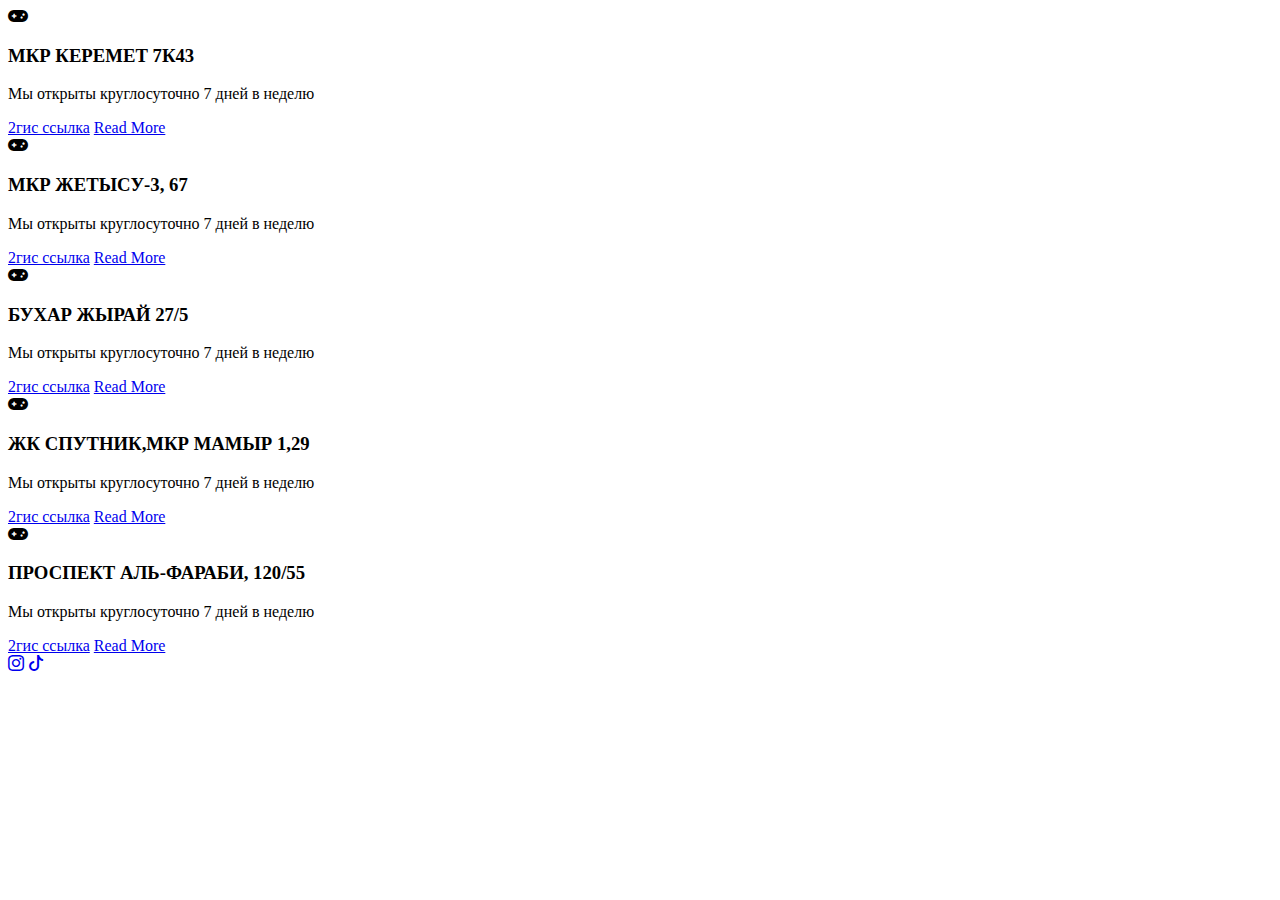
==== index.html @ e0b3dde6 "Add files via upload" ====
<!DOCTYPE html>
<html lang="en">
<head>
    <meta charset="UTF-8">
    <meta name="viewport" content="width=device-width, initial-scale=1.0">
    <link rel="stylesheet" href="https://cdnjs.cloudflare.com/ajax/libs/font-awesome/6.4.2/css/all.min.css">

    <link href="https://cdn.jsdelivr.net/npm/bootstrap-icons@1.7.2/font/bootstrap-icons.css" rel="stylesheet">
    <link rel="icon" href="https://taplink.st/a/0/b/3/4/9f9334.jpg?1">

    <link rel="stylesheet" href="css/home.css">
    <title>Главная страница</title>
</head>
<body>
<!--<h1>Добро пожаловать</h1>-->
<!--<h2>Game ON</h2>-->
<!--<p style="font-family: Arial, sans-serif; font-size: 16px; color: #333333;">В нашем клубе игры не просто хобби, это страсть, это жизнь, это наше призвание. <br><span style="color: #5b98eb;">Мы объединяем в себе силу технологий и душу игроков, создавая уникальное пространство для погружения в мир киберспорта.</span></p>-->
</body>
<section class="container">
    <section class="card__container">
        <div class="card__bx" style="--clr: #89ec5b">
            <div class="card__data">
                <div class="card__icon">
                    <i class="fa-solid fa-gamepad"></i>

                </div>
                <div class="card__content">
                    <h3>МКР КЕРЕМЕТ 7К43</h3>
                    <p>Мы открыты круглосуточно 7 дней в неделю</p>
                    <a href="https://2gis.kz/almaty/geo/70000001046406244">2гис ссылка</a>

                    <a href="2page2.html">Read More</a>
                </div>
            </div>
        </div>
        <div class="card__bx" style="--clr: #eb5ae5">
            <div class="card__data">
                <div class="card__icon">
                    <i class="fa-solid fa-gamepad"></i>
                </div>
                <div class="card__content">
                    <h3>МКР ЖЕТЫСУ-3, 67</h3>
                    <p>Мы открыты круглосуточно 7 дней в неделю</p>
                    <a href="https://2gis.kz/almaty/geo/70000001035253320">2гис ссылка</a>

                    <a href="2page.html">Read More</a>
                </div>
            </div>
        </div>
        <div class="card__bx" style="--clr: #5b98eb">
            <div class="card__data">
                <div class="card__icon">
                    <i class="fa-solid fa-gamepad"></i>
                </div>
                <div class="card__content">
                    <h3>БУХАР ЖЫРАЙ 27/5</h3>
                    <p>Мы открыты круглосуточно 7 дней в неделю</p>
                    <a href="https://2gis.kz/almaty/geo/70000001066425577">2гис ссылка</a>

                    <a href="#">Read More</a>
                </div>
            </div>
        </div>
        <div class="card__bx" style="--clr: #eb5b5b">
            <div class="card__data">
                <div class="card__icon">
                    <i class="fa-solid fa-gamepad"></i>
                </div>
                <div class="card__content">
                    <h3>ЖК СПУТНИК,МКР МАМЫР 1,29</h3>
                    <p>Мы открыты круглосуточно 7 дней в неделю</p>
                    <a href="https://2gis.kz/almaty/geo/70000001066425577">2гис ссылка</a>

                    <a href="3page.html">Read More</a>
                </div>
            </div>
        </div>
        <div class="card__bx" style="--clr: #ebbd5b">
            <div class="card__data">
                <div class="card__icon">
                    <i class="fa-solid fa-gamepad"></i>
                </div>
                <div class="card__content">
                    <h3>ПРОСПЕКТ АЛЬ-ФАРАБИ, 120/55</h3>
                    <p>Мы открыты круглосуточно 7 дней в неделю</p>
                    <a href="https://2gis.kz/almaty/geo/70000001088457455">2гис ссылка</a>

                    <a href="../resources/templates/3page.html">Read More</a>
                </div>
            </div>
        </div>

        <footer class="footer">
            <div class="social">
                <a href="https://www.instagram.com/game_on_club/"><i class="bi bi-instagram"></i></a>
                <a href="https://www.tiktok.com/@game_on_kz?_t=8fNjAPLwWXd&_r=1"><i class="bi bi-tiktok"></i></a>
            </div>
        </footer>

    </section>

</section>
</html>
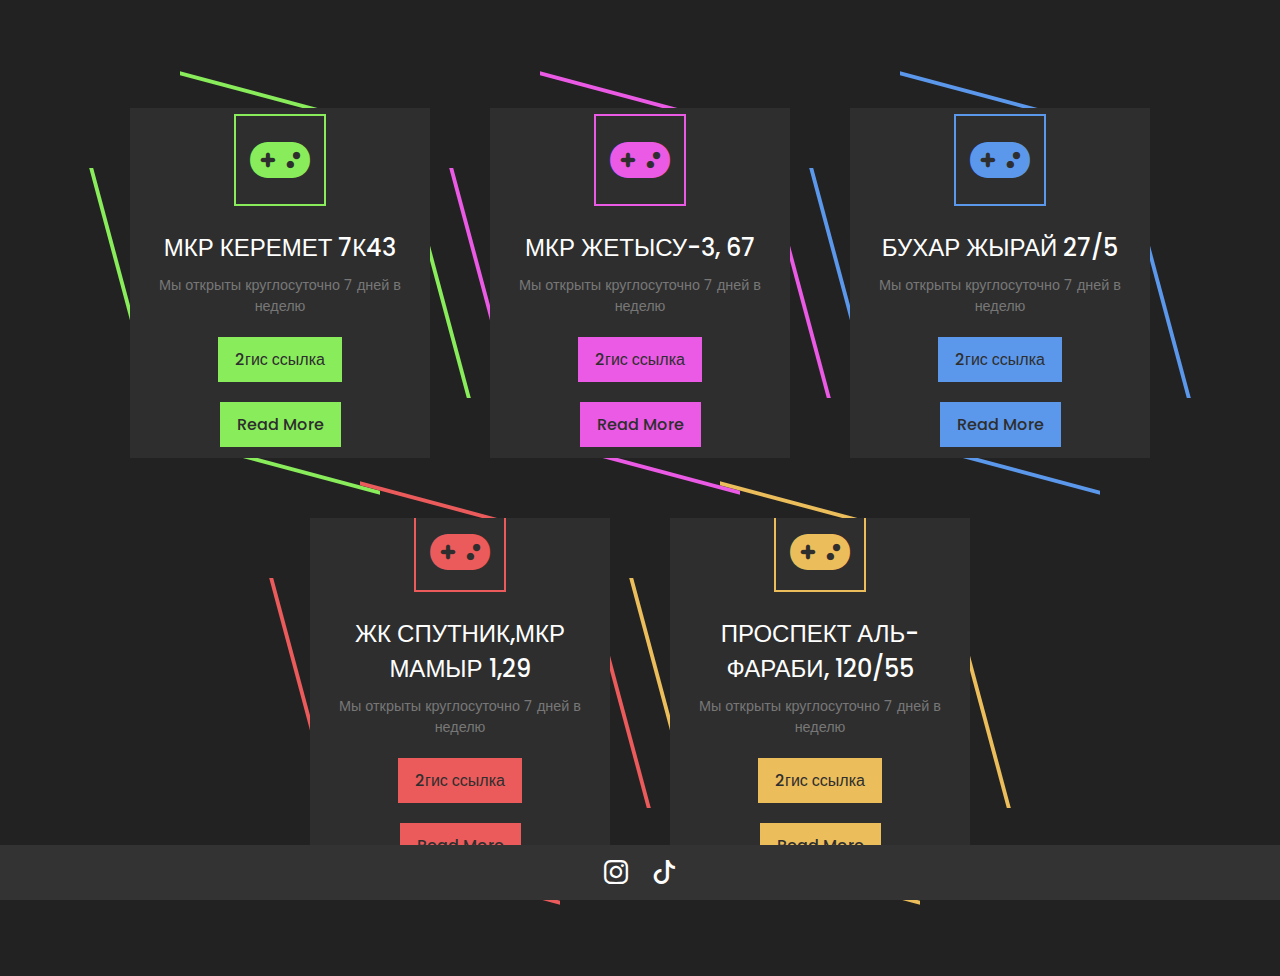
==== commit eac58153: "Update index.html" ====
--- a/index.html
+++ b/index.html
@@ -8,7 +8,7 @@
     <link href="https://cdn.jsdelivr.net/npm/bootstrap-icons@1.7.2/font/bootstrap-icons.css" rel="stylesheet">
     <link rel="icon" href="https://taplink.st/a/0/b/3/4/9f9334.jpg?1">
 
-    <link rel="stylesheet" href="css/home.css">
+    <link rel="stylesheet" href="home.css">
     <title>Главная страница</title>
 </head>
 <body>
@@ -100,4 +100,4 @@
     </section>
 
 </section>
-</html>+</html>
--- a/home.css
+++ b/home.css
@@ -0,0 +1,203 @@
+@import url("https://fonts.googleapis.com/css2?family=Poppins:wght@400;500;700&display=swap");
+
+/*==================== VARIABLES CSS ====================*/
+:root {
+    /*========== Colors ==========*/
+    --text-color: #000000;
+    --bg-color: #222222;
+
+    /*========== Font and typography ==========*/
+    --body-font: "Poppins", sans-serif;
+    --normal-font-size: 0.938rem;
+}
+
+@media screen and (min-width: 968px) {
+    :root {
+        --normal-font-size: 1rem;
+    }
+}
+
+/*==================== BASE ====================*/
+*,
+*:after,
+*:before {
+    padding: 0;
+    margin: 0;
+    box-sizing: border-box;
+}
+
+body {
+    font-size: var(--normal-font-size);
+    background-color: var(--bg-color);
+    color: var(--text-color);
+    font-weight: 400;
+    font-family: var(--body-font);
+    transition: all 0.2s ease;
+}
+
+/*==================== REUSABLE CSS CLASSES ====================*/
+.container {
+    max-width: 1140px;
+    width: 100%;
+    margin: 0 auto;
+    padding: 3rem 0;
+    min-height: 100vh;
+    display: grid;
+    place-items: center;
+}
+
+/*==================== SERVICE CARD ====================*/
+.card__container {
+    display: flex;
+    flex-wrap: wrap;
+    gap: 60px;
+    justify-content: center;
+    width: 100%;
+    max-width: 90%;
+    margin: auto;
+    padding: 60px 0;
+}
+.card__bx {
+    --dark-color: #2e2e2e;
+    --dark-alt-color: #777777;
+    --white-color: #ffffff;
+    --button-color: #333333;
+    --transition: 0.5s ease-in-out;
+
+    font-family: inherit;
+    height: 350px;
+    width: 300px;
+    position: relative;
+    display: flex;
+    justify-content: center;
+    align-items: center;
+    background: var(--dark-color);
+    transition: var(--transition);
+}
+.card__bx::before,
+.card__bx::after {
+    content: "";
+    position: absolute;
+    z-index: -1;
+    transition: var(--transition);
+}
+.card__bx::before {
+    inset: -10px 50px;
+    border-top: 4px solid var(--clr);
+    transform: skewY(15deg);
+    border-bottom: 4px solid var(--clr);
+}
+.card__bx:hover::before {
+    inset: -10px 40px;
+    transform: skewY(0deg);
+}
+.card__bx::after {
+    inset: 60px -10px;
+    border-left: 4px solid var(--clr);
+    transform: skew(15deg);
+    border-right: 4px solid var(--clr);
+}
+.card__bx:hover::after {
+    inset: 40px -10px;
+    transform: skew(0deg);
+}
+.card__bx .card__data {
+    position: relative;
+    display: flex;
+    justify-content: center;
+    align-items: center;
+    flex-direction: column;
+    gap: 30px;
+    text-align: center;
+    padding: 0 20px;
+    height: 100%;
+    width: 100%;
+    overflow: hidden;
+}
+.card__bx .card__data .card__icon {
+    height: 80px;
+    width: 80px;
+    display: flex;
+    justify-content: center;
+    align-items: center;
+    font-size: 3rem;
+    color: var(--text-color);
+    background-color: var(--dark-color);
+    transition: var(--transition);
+}
+.card__bx .card__data .card__icon {
+    color: var(--clr);
+    box-shadow: 0 0 0 4px var(--dark-color), 0 0 0 6px var(--clr);
+}
+.card__bx:hover .card__data .card__icon {
+    color: var(--dark-color);
+    background-color: var(--clr);
+    box-shadow: 0 0 0 4px var(--dark-color), 0 0 0 300px var(--clr);
+}
+.card__bx .card__data .card__content {
+    display: flex;
+    justify-content: center;
+    align-items: center;
+    flex-direction: column;
+    gap: 10px;
+}
+.card__bx .card__data h3 {
+    font-size: 1.5rem;
+    font-weight: 500;
+    color: var(--white-color);
+    transition: var(--transition);
+}
+.card__bx:hover .card__data h3 {
+    color: var(--dark-color);
+    transition: var(--transition);
+}
+.card__bx .card__data p {
+    font-size: 0.9rem;
+    color: var(--dark-alt-color);
+    transition: var(--transition);
+}
+.card__bx:hover .card__data p {
+    color: var(--dark-color);
+    transition: var(--transition);
+}
+.card__bx .card__data a {
+    position: relative;
+    display: inline-flex;
+    padding: 8px 15px;
+    text-decoration: none;
+    font-weight: 500;
+    margin-top: 10px;
+    border: 2px solid var(--clr);
+    color: var(--dark-color);
+    background-color: var(--clr);
+    transition: var(--transition);
+}
+.card__bx:hover .card__data a {
+    color: var(--clr);
+    background-color: var(--dark-color);
+}
+.card__bx:hover .card__data a:hover {
+    border-color: var(--dark-color);
+    color: var(--dark-color);
+    background-color: var(--clr);
+}
+
+.footer {
+    position: fixed;
+    bottom: 0;
+    left: 0;
+    width: 100%;
+    background-color: #333; /* Цвет фона вашего футера */
+    padding: 10px 0; /* Отступы внутри футера */
+    text-align: center; /* Выравнивание содержимого по центру */
+}
+
+.social a {
+    color: #fff; /* Цвет иконок */
+    margin: 0 10px; /* Отступы между иконками */
+    font-size: 24px; /* Размер иконок */
+}
+
+.social a:hover {
+    color: #ffd700; /* Цвет иконок при наведении */
+}
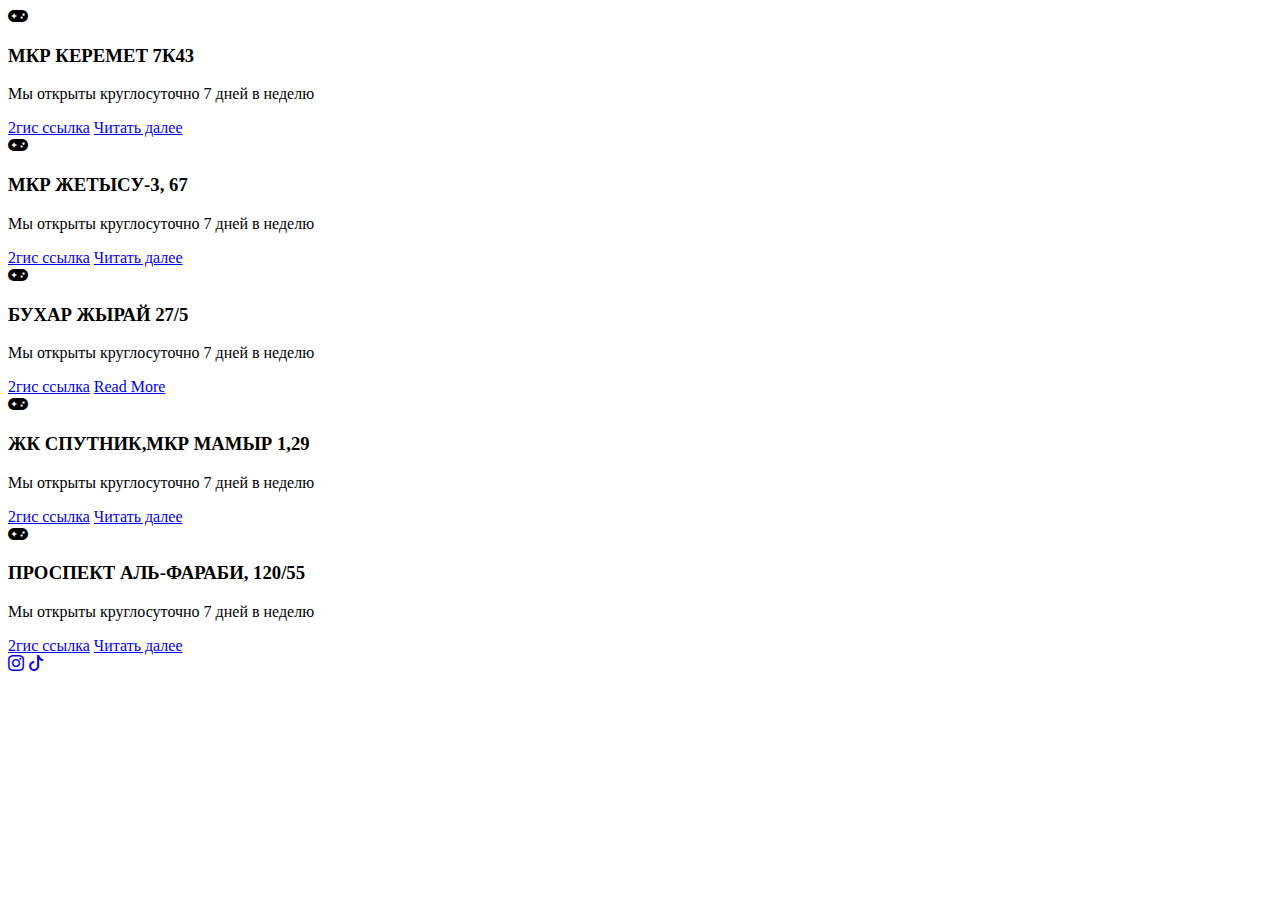
==== commit 7e4ce8d5: "Update index.html" ====
--- a/index.html
+++ b/index.html
@@ -8,7 +8,7 @@
     <link href="https://cdn.jsdelivr.net/npm/bootstrap-icons@1.7.2/font/bootstrap-icons.css" rel="stylesheet">
     <link rel="icon" href="https://taplink.st/a/0/b/3/4/9f9334.jpg?1">
 
-    <link rel="stylesheet" href="home.css">
+    <link rel="stylesheet" href="css/home.css">
     <title>Главная страница</title>
 </head>
 <body>
@@ -29,7 +29,7 @@
                     <p>Мы открыты круглосуточно 7 дней в неделю</p>
                     <a href="https://2gis.kz/almaty/geo/70000001046406244">2гис ссылка</a>
 
-                    <a href="2page2.html">Read More</a>
+                    <a href="2page2.html">Читать далее</a>
                 </div>
             </div>
         </div>
@@ -43,7 +43,7 @@
                     <p>Мы открыты круглосуточно 7 дней в неделю</p>
                     <a href="https://2gis.kz/almaty/geo/70000001035253320">2гис ссылка</a>
 
-                    <a href="2page.html">Read More</a>
+                    <a href="2page2.html">Читать далее</a>
                 </div>
             </div>
         </div>
@@ -57,7 +57,7 @@
                     <p>Мы открыты круглосуточно 7 дней в неделю</p>
                     <a href="https://2gis.kz/almaty/geo/70000001066425577">2гис ссылка</a>
 
-                    <a href="#">Read More</a>
+                    <a href="2page2.html">Read More</a>
                 </div>
             </div>
         </div>
@@ -71,7 +71,7 @@
                     <p>Мы открыты круглосуточно 7 дней в неделю</p>
                     <a href="https://2gis.kz/almaty/geo/70000001066425577">2гис ссылка</a>
 
-                    <a href="3page.html">Read More</a>
+                    <a href="2page2.html">Читать далее</a>
                 </div>
             </div>
         </div>
@@ -85,7 +85,7 @@
                     <p>Мы открыты круглосуточно 7 дней в неделю</p>
                     <a href="https://2gis.kz/almaty/geo/70000001088457455">2гис ссылка</a>
 
-                    <a href="../resources/templates/3page.html">Read More</a>
+                    <a href="2page2.html">Читать далее</a>
                 </div>
             </div>
         </div>
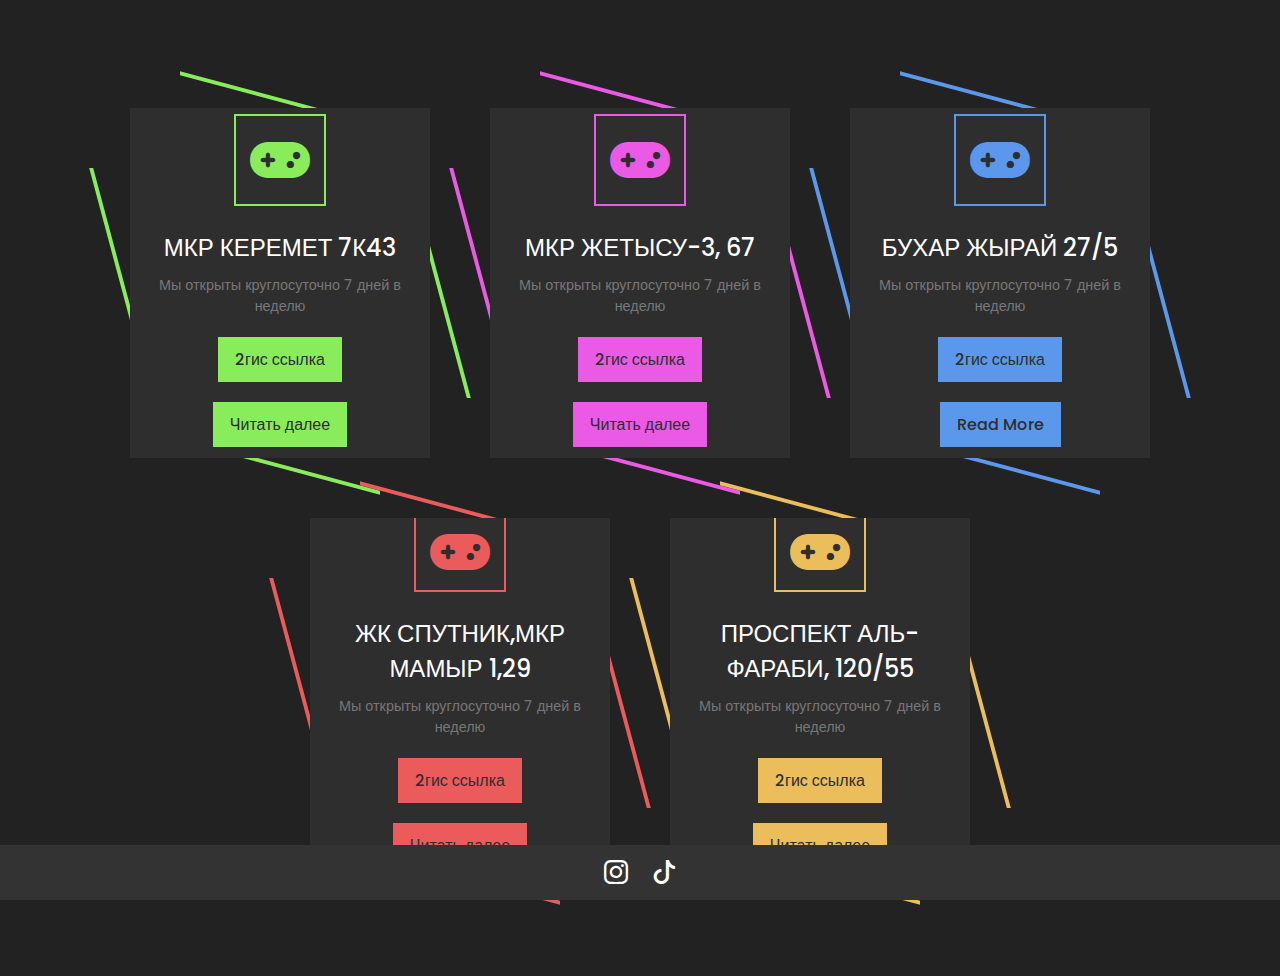
==== commit 7f401b75: "Update index.html" ====
--- a/index.html
+++ b/index.html
@@ -8,7 +8,7 @@
     <link href="https://cdn.jsdelivr.net/npm/bootstrap-icons@1.7.2/font/bootstrap-icons.css" rel="stylesheet">
     <link rel="icon" href="https://taplink.st/a/0/b/3/4/9f9334.jpg?1">
 
-    <link rel="stylesheet" href="css/home.css">
+    <link rel="stylesheet" href="home.css">
     <title>Главная страница</title>
 </head>
 <body>
--- a/home.css
+++ b/home.css
@@ -0,0 +1,203 @@
+@import url("https://fonts.googleapis.com/css2?family=Poppins:wght@400;500;700&display=swap");
+
+/*==================== VARIABLES CSS ====================*/
+:root {
+    /*========== Colors ==========*/
+    --text-color: #000000;
+    --bg-color: #222222;
+
+    /*========== Font and typography ==========*/
+    --body-font: "Poppins", sans-serif;
+    --normal-font-size: 0.938rem;
+}
+
+@media screen and (min-width: 968px) {
+    :root {
+        --normal-font-size: 1rem;
+    }
+}
+
+/*==================== BASE ====================*/
+*,
+*:after,
+*:before {
+    padding: 0;
+    margin: 0;
+    box-sizing: border-box;
+}
+
+body {
+    font-size: var(--normal-font-size);
+    background-color: var(--bg-color);
+    color: var(--text-color);
+    font-weight: 400;
+    font-family: var(--body-font);
+    transition: all 0.2s ease;
+}
+
+/*==================== REUSABLE CSS CLASSES ====================*/
+.container {
+    max-width: 1140px;
+    width: 100%;
+    margin: 0 auto;
+    padding: 3rem 0;
+    min-height: 100vh;
+    display: grid;
+    place-items: center;
+}
+
+/*==================== SERVICE CARD ====================*/
+.card__container {
+    display: flex;
+    flex-wrap: wrap;
+    gap: 60px;
+    justify-content: center;
+    width: 100%;
+    max-width: 90%;
+    margin: auto;
+    padding: 60px 0;
+}
+.card__bx {
+    --dark-color: #2e2e2e;
+    --dark-alt-color: #777777;
+    --white-color: #ffffff;
+    --button-color: #333333;
+    --transition: 0.5s ease-in-out;
+
+    font-family: inherit;
+    height: 350px;
+    width: 300px;
+    position: relative;
+    display: flex;
+    justify-content: center;
+    align-items: center;
+    background: var(--dark-color);
+    transition: var(--transition);
+}
+.card__bx::before,
+.card__bx::after {
+    content: "";
+    position: absolute;
+    z-index: -1;
+    transition: var(--transition);
+}
+.card__bx::before {
+    inset: -10px 50px;
+    border-top: 4px solid var(--clr);
+    transform: skewY(15deg);
+    border-bottom: 4px solid var(--clr);
+}
+.card__bx:hover::before {
+    inset: -10px 40px;
+    transform: skewY(0deg);
+}
+.card__bx::after {
+    inset: 60px -10px;
+    border-left: 4px solid var(--clr);
+    transform: skew(15deg);
+    border-right: 4px solid var(--clr);
+}
+.card__bx:hover::after {
+    inset: 40px -10px;
+    transform: skew(0deg);
+}
+.card__bx .card__data {
+    position: relative;
+    display: flex;
+    justify-content: center;
+    align-items: center;
+    flex-direction: column;
+    gap: 30px;
+    text-align: center;
+    padding: 0 20px;
+    height: 100%;
+    width: 100%;
+    overflow: hidden;
+}
+.card__bx .card__data .card__icon {
+    height: 80px;
+    width: 80px;
+    display: flex;
+    justify-content: center;
+    align-items: center;
+    font-size: 3rem;
+    color: var(--text-color);
+    background-color: var(--dark-color);
+    transition: var(--transition);
+}
+.card__bx .card__data .card__icon {
+    color: var(--clr);
+    box-shadow: 0 0 0 4px var(--dark-color), 0 0 0 6px var(--clr);
+}
+.card__bx:hover .card__data .card__icon {
+    color: var(--dark-color);
+    background-color: var(--clr);
+    box-shadow: 0 0 0 4px var(--dark-color), 0 0 0 300px var(--clr);
+}
+.card__bx .card__data .card__content {
+    display: flex;
+    justify-content: center;
+    align-items: center;
+    flex-direction: column;
+    gap: 10px;
+}
+.card__bx .card__data h3 {
+    font-size: 1.5rem;
+    font-weight: 500;
+    color: var(--white-color);
+    transition: var(--transition);
+}
+.card__bx:hover .card__data h3 {
+    color: var(--dark-color);
+    transition: var(--transition);
+}
+.card__bx .card__data p {
+    font-size: 0.9rem;
+    color: var(--dark-alt-color);
+    transition: var(--transition);
+}
+.card__bx:hover .card__data p {
+    color: var(--dark-color);
+    transition: var(--transition);
+}
+.card__bx .card__data a {
+    position: relative;
+    display: inline-flex;
+    padding: 8px 15px;
+    text-decoration: none;
+    font-weight: 500;
+    margin-top: 10px;
+    border: 2px solid var(--clr);
+    color: var(--dark-color);
+    background-color: var(--clr);
+    transition: var(--transition);
+}
+.card__bx:hover .card__data a {
+    color: var(--clr);
+    background-color: var(--dark-color);
+}
+.card__bx:hover .card__data a:hover {
+    border-color: var(--dark-color);
+    color: var(--dark-color);
+    background-color: var(--clr);
+}
+
+.footer {
+    position: fixed;
+    bottom: 0;
+    left: 0;
+    width: 100%;
+    background-color: #333; /* Цвет фона вашего футера */
+    padding: 10px 0; /* Отступы внутри футера */
+    text-align: center; /* Выравнивание содержимого по центру */
+}
+
+.social a {
+    color: #fff; /* Цвет иконок */
+    margin: 0 10px; /* Отступы между иконками */
+    font-size: 24px; /* Размер иконок */
+}
+
+.social a:hover {
+    color: #ffd700; /* Цвет иконок при наведении */
+}
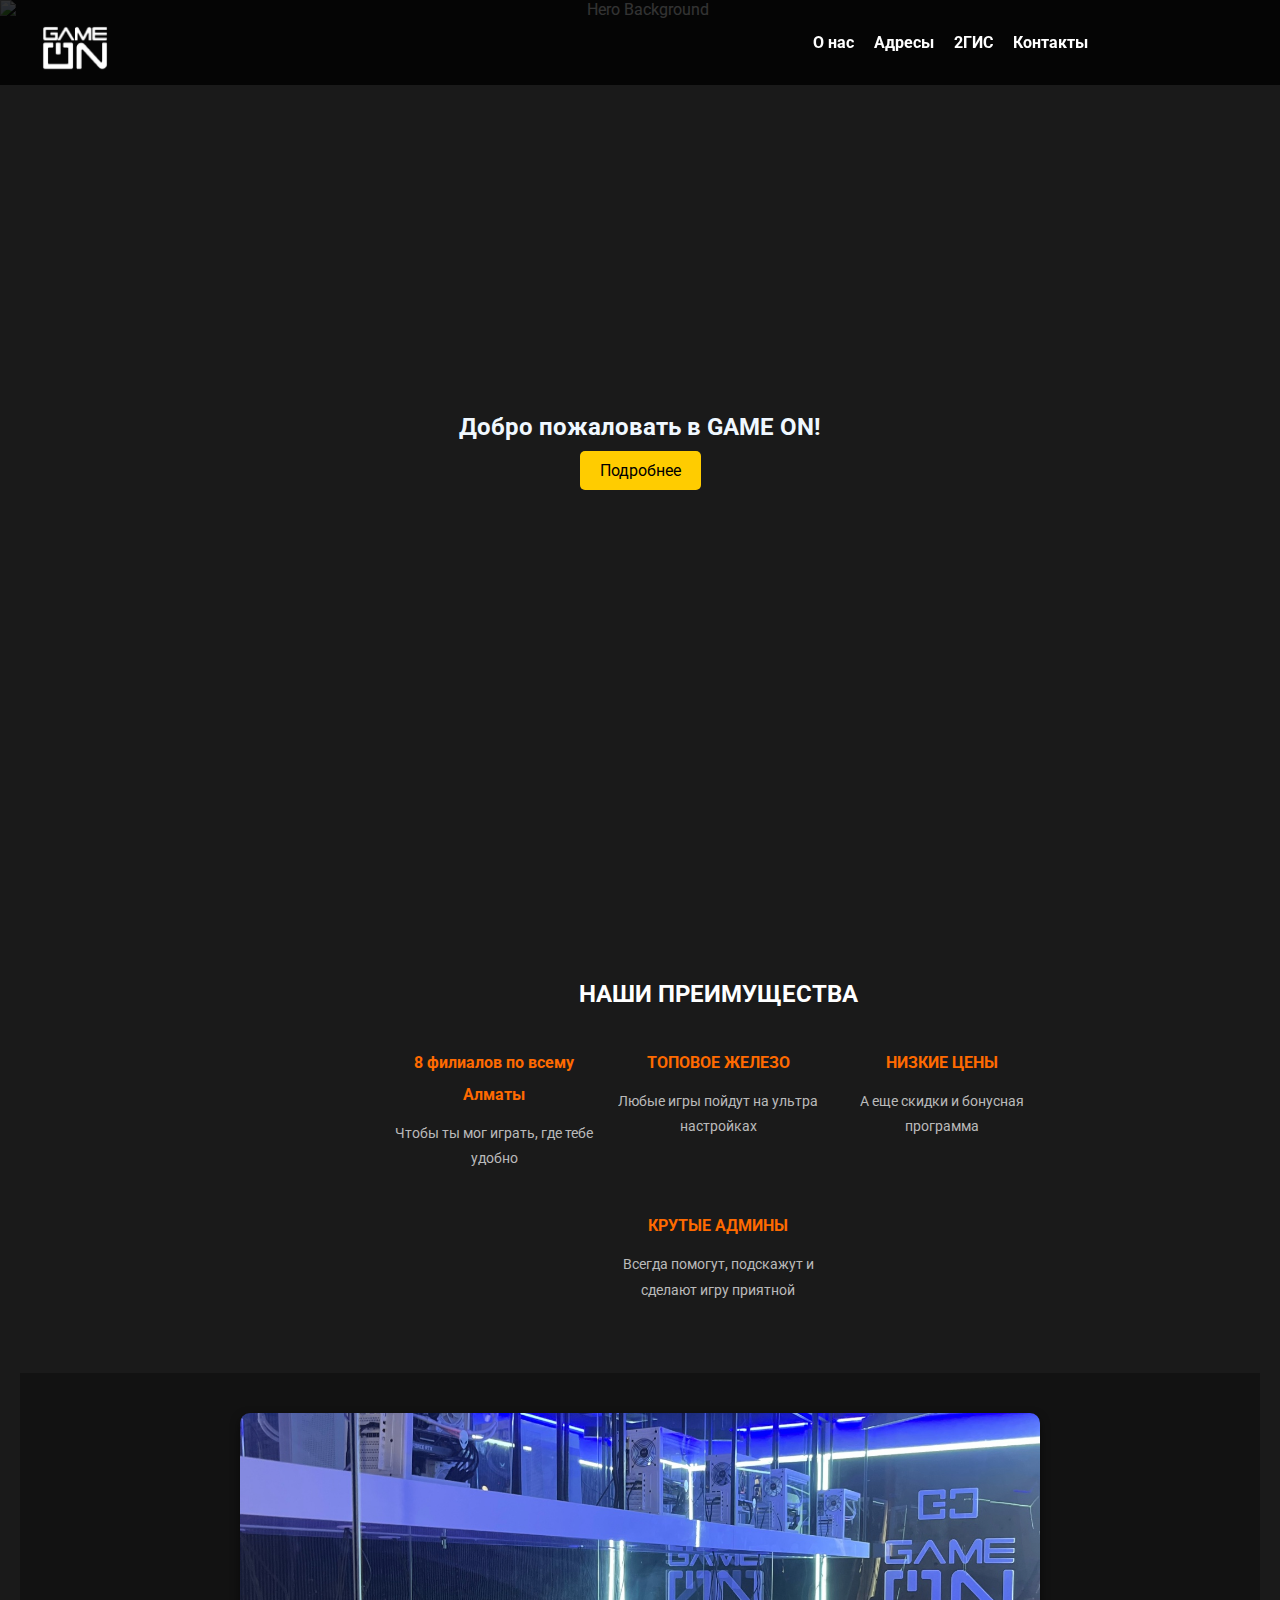
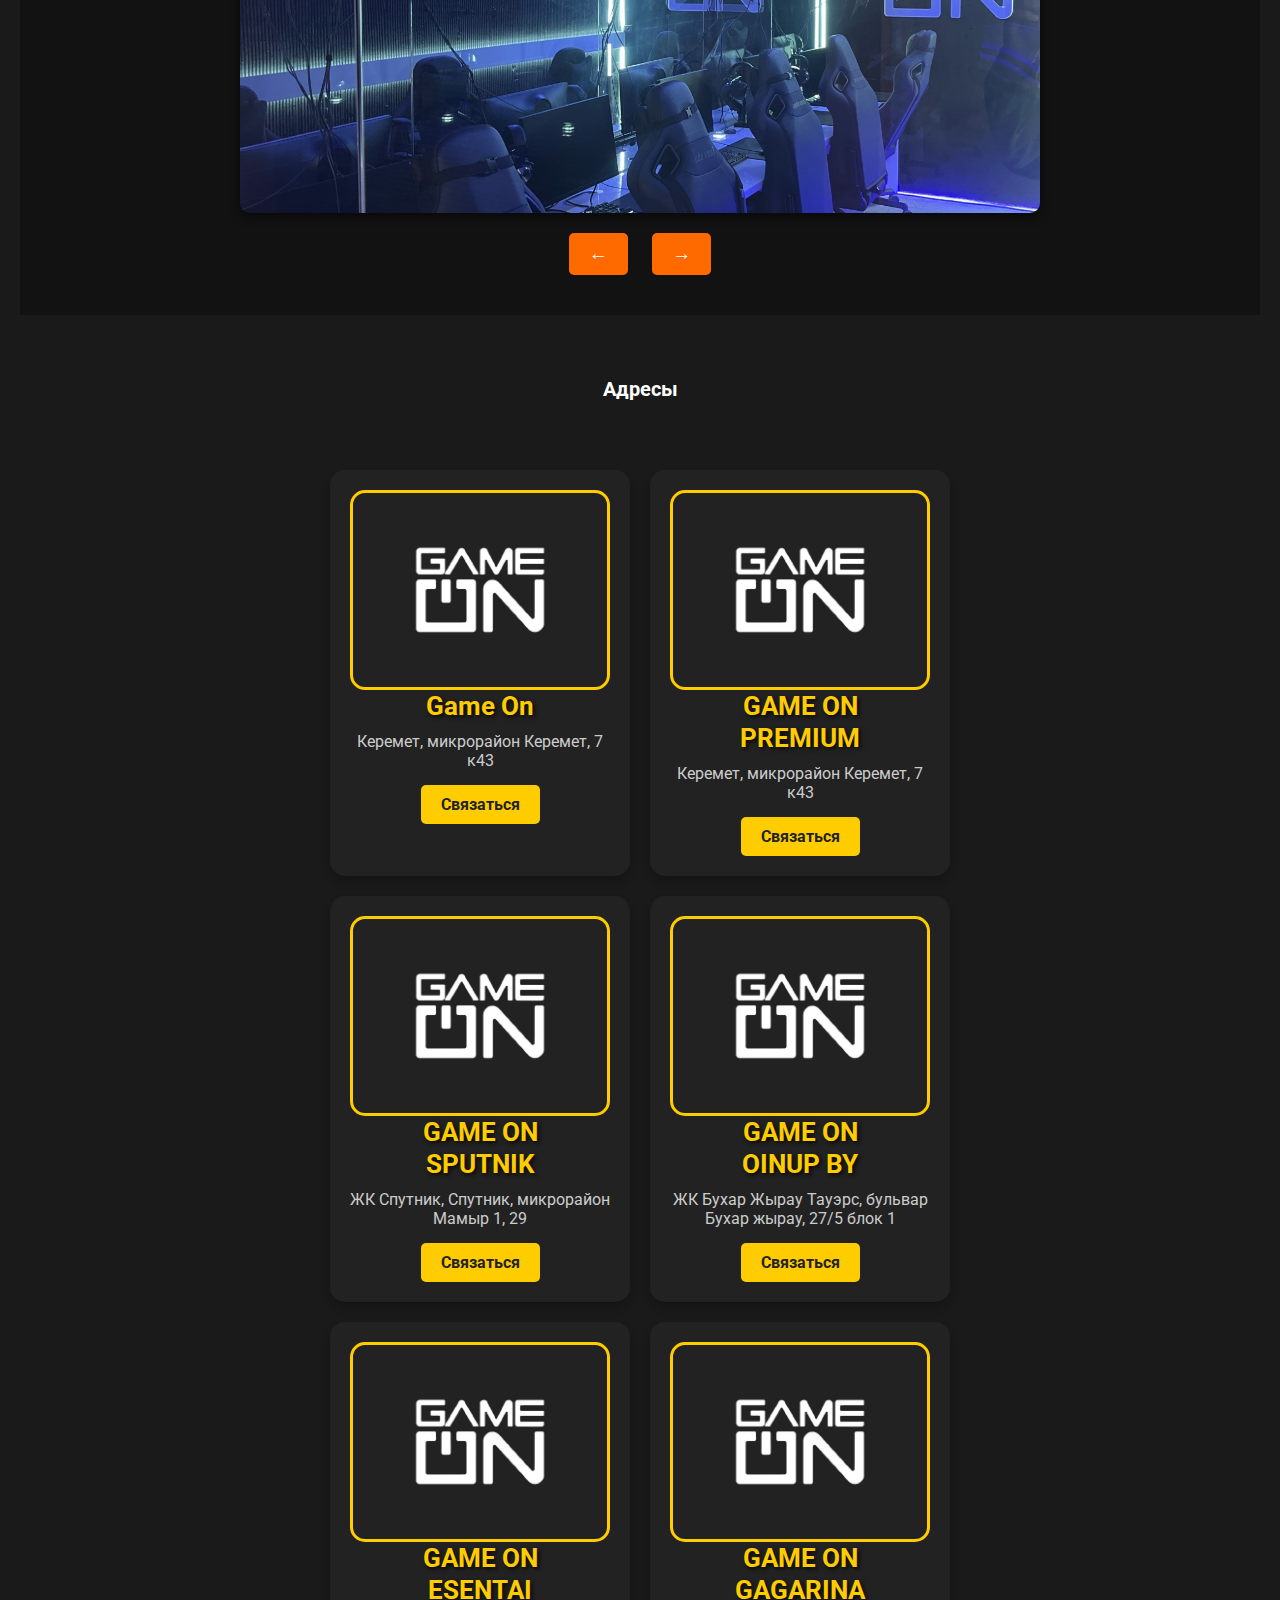
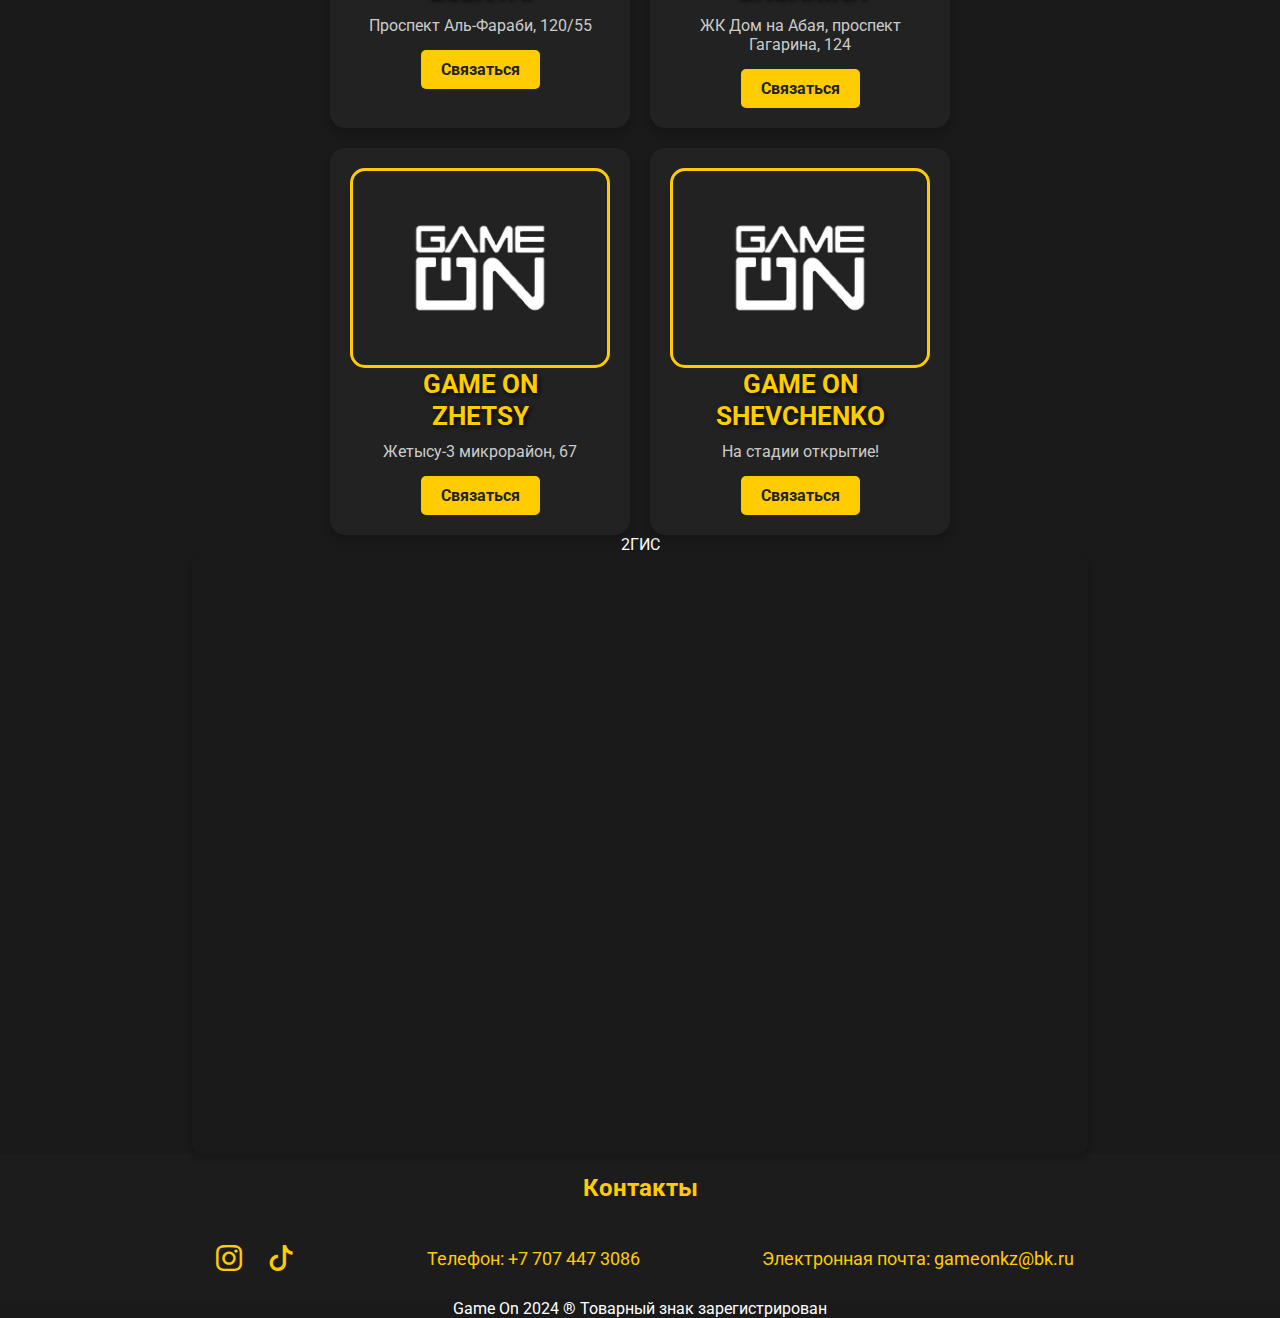
==== commit 1c3ceee0: "Update and rename lending.html to index.html" ====
--- a/index.html
+++ b/index.html
@@ -3,101 +3,461 @@
 <head>
     <meta charset="UTF-8">
     <meta name="viewport" content="width=device-width, initial-scale=1.0">
-    <link rel="stylesheet" href="https://cdnjs.cloudflare.com/ajax/libs/font-awesome/6.4.2/css/all.min.css">
-
+    <meta http-equiv="X-UA-Compatible" content="ie=edge">
     <link href="https://cdn.jsdelivr.net/npm/bootstrap-icons@1.7.2/font/bootstrap-icons.css" rel="stylesheet">
-    <link rel="icon" href="https://taplink.st/a/0/b/3/4/9f9334.jpg?1">
-
-    <link rel="stylesheet" href="home.css">
-    <title>Главная страница</title>
+
+
+    <script src="https://unpkg.com/gsap@3/dist/gsap.min.js"></script>
+    <script defer src="https://unpkg.com/gsap@3/dist/ScrollTrigger.min.js"></script>
+    <script src="https://unpkg.com/@dotlottie/player-component@2.7.12/dist/dotlottie-player.mjs" type="module"></script>
+  
+
+<!-- Owl Carousel CSS -->
+<link rel="stylesheet" href="https://cdnjs.cloudflare.com/ajax/libs/OwlCarousel2/2.3.4/assets/owl.carousel.min.css" />
+<link rel="stylesheet" href="https://cdnjs.cloudflare.com/ajax/libs/OwlCarousel2/2.3.4/assets/owl.theme.default.min.css" />
+
+<!-- jQuery -->
+<script src="https://cdnjs.cloudflare.com/ajax/libs/jquery/3.6.0/jquery.min.js"></script>
+
+<!-- Owl Carousel JS -->
+<script src="https://cdnjs.cloudflare.com/ajax/libs/OwlCarousel2/2.3.4/owl.carousel.min.js"></script>
+
+<script src="https://cdnjs.cloudflare.com/ajax/libs/gsap/3.12.2/gsap.min.js"></script>
+<script src="https://cdnjs.cloudflare.com/ajax/libs/gsap/3.12.2/ScrollToPlugin.min.js"></script>
+  
+
+
+<title>PC Club</title>
+    <link rel="stylesheet" href="lending\styles.css">
+
+
+    
 </head>
+
 <body>
-<!--<h1>Добро пожаловать</h1>-->
-<!--<h2>Game ON</h2>-->
-<!--<p style="font-family: Arial, sans-serif; font-size: 16px; color: #333333;">В нашем клубе игры не просто хобби, это страсть, это жизнь, это наше призвание. <br><span style="color: #5b98eb;">Мы объединяем в себе силу технологий и душу игроков, создавая уникальное пространство для погружения в мир киберспорта.</span></p>-->
+
+    <!-- Header Section -->
+    <!-- <div id="click-logo" style="display: none; position: absolute; z-index: 9999;margin-left: -8%;margin-top: -5%;">
+        <img src="img/GameOn-removebg-preview.png" alt="Логотип" style="width: 60px; height: auto;">
+    </div> -->
+    
+    <header>
+        <div class="containerMineo">
+            <a href="lending.html">
+                <img src="img/GameOn-removebg-preview.png" alt="Логотип" style="width: 150px; height: auto;">
+            </a>
+            <nav>
+                <ul class="nav-links">
+                    <li><a href="#about">О нас</a></li>
+                    <!-- <li><a href="#tournaments">Турниры</a></li> -->
+                    <li><a href="#pricing">Адресы</a></li>
+                    <!-- <li><a href="#game">Игры</a></li> -->
+                    <li><a href="#maps">2ГИС</a></li>
+                    <li><a href="#contact">Контакты</a></li>
+                </ul>
+                <!-- <a href="#" class="cta">Забронировать место</a> -->
+            </nav>
+            <div class="hamburger" onclick="toggleMenu()"> <!-- Кнопка с тремя полосками -->
+                <div class="bar"></div>
+                <div class="bar"></div>
+                <div class="bar"></div>
+            </div>
+            <script>
+                document.querySelectorAll('a[href^="#"]').forEach(anchor => {
+                anchor.addEventListener('click', function (e) {
+                    e.preventDefault();
+                    const targetId = this.getAttribute('href');
+                    const targetSection = document.querySelector(targetId);
+    
+                    if (targetSection) {
+                    gsap.to(window, {
+                        scrollTo: targetSection,
+                        duration: 1, // Время анимации в секундах
+                        ease: "power2.inOut"
+                    });
+                    }
+                });
+                });
+    
+            </script>
+        </div>
+    </header>
+
+    <!-- Hero Section -->
+    <section class="hero">
+        <!-- Заменяем video на img для использования GIF -->
+        <img src="img\IMG_2262.gif" alt="Hero Background" id="bg-gif" class="bg-gif">
+
+        
+        <div class="hero-content">
+            <h3 style="color: aliceblue;">Добро пожаловать в GAME ON!</h3>
+            
+            <a href="#about" class="cta">Подробнее</a>
+            <script>
+                document.querySelectorAll('a[href^="#"]').forEach(anchor => {
+                anchor.addEventListener('click', function (e) {
+                    e.preventDefault();
+                    const targetId = this.getAttribute('href');
+                    const targetSection = document.querySelector(targetId);
+    
+                    if (targetSection) {
+                    gsap.to(window, {
+                        scrollTo: targetSection,
+                        duration: 1, // Время анимации в секундах
+                        ease: "power2.inOut"
+                    });
+                    }
+                });
+                });
+    
+            </script>
+        </div>
+
+    </section>
+    <div class="particles">
+       
+    </div>
+    <!-- About Section -->
+    <section id="about" class="about">
+    
+        <div class="container">
+            
+            <section class="advantages">
+            <h1>НАШИ ПРЕИМУЩЕСТВА</h1>
+            <div class="advantage-list">
+                <div class="advantage-item">
+                    <!-- Replace with actual icons as needed -->
+                    <dotlottie-player
+                    src="https://lottie.host/f4c7767d-0e36-404b-8127-51fa1fa09ab5/n8IOvqWG0t.lottie"
+                    background="transparent"
+                    speed="1"
+                    style="width: 100px; height: 100px; margin-left: 25%;"
+                    loop
+                    autoplay
+                    ></dotlottie-player>
+                    <h3>8 филиалов по всему Алматы</h3>
+                    <p>Чтобы ты мог играть, где тебе удобно</p>
+                </div>
+                <div class="advantage-item">
+                    <dotlottie-player
+                    src="https://lottie.host/26c54c07-4a91-439b-b00a-3098bf95efd4/RVorIB852V.lottie"
+                    background="transparent"
+                    speed="1"
+                    style="width: 100px; height: 100px; margin-left:25%"
+                    loop
+                    autoplay
+                    ></dotlottie-player>
+                    <h3>ТОПОВОЕ ЖЕЛЕЗО</h3>
+                    <p>Любые игры пойдут на ультра настройках</p>
+                </div>
+                <div class="advantage-item">
+                    <dotlottie-player
+                        src="https://lottie.host/516349d9-3db8-4ed3-8581-6007dd323185/0h9kQoxJ3l.lottie"
+                        background="transparent"
+                        speed="1"
+                        style="width: 100px; height: 100px; margin-left: 25%;"
+                        loop
+                        autoplay
+                        ></dotlottie-player>
+                    <h3>НИЗКИЕ ЦЕНЫ</h3>
+                    <p>А еще скидки и бонусная программа</p>
+                </div>
+                <div class="advantage-item">
+                    <dotlottie-player
+                        src="https://lottie.host/6b65f301-bcf3-4393-a55f-ee1daaad1a3a/4UbKKIFpiZ.lottie"
+                        background="transparent"
+                        speed="1"
+                        style="width: 100px; height: 100px; margin-left:25%"
+                        loop
+                        autoplay
+                        ></dotlottie-player>
+                    <h3>КРУТЫЕ АДМИНЫ</h3>
+                    <p>Всегда помогут, подскажут и сделают игру приятной</p>
+                </div>
+            </div>
+            
+        </div>
+        </sectionc>
+        
+            
+        <section id="about-slider">
+            <div class="slider-container">
+                <!-- <h3>Наши лучшие моменты</h3> -->
+                <div class="slider">
+                    <div class="slide active" style="background-image: url('img/esentai2.jpg');"></div>
+                    <div class="slide" style="background-image: url('img/oinup1.jpg');"></div>
+                    <!-- <div class="slide" style="background-image: url('https://avatars.dzeninfra.ru/get-zen_doc/1881575/pub_64f98ee4cf59fe27f0957e50_64f98ef683912c11aebaa75a/scale_1200');"></div> -->
+                    <div class="slide" style="background-image: url('img/premium1.jpg');"></div>
+                    <div class="slide" style="background-image: url('img/sputnik2.jpg');"></div>
+                    <!-- <div class="slide" style="background-image: url('img/sputnik1.jpg');"></div> -->
+                </div>
+                <div class="slider-buttons">
+                    <button class="prev-btn">←</button>
+                    <button class="next-btn">→</button>
+                </div>
+            </div>
+        </section>
+        <script>
+            document.addEventListener('DOMContentLoaded', () => {
+            const slides = document.querySelectorAll('.slide');
+            const prevBtn = document.querySelector('.prev-btn');
+            const nextBtn = document.querySelector('.next-btn');
+            let currentIndex = 0;
+        
+            function showSlide(index) {
+                slides.forEach((slide, i) => {
+                    slide.classList.toggle('active', i === index);
+                });
+            }
+        
+            function nextSlide() {
+                currentIndex = (currentIndex + 1) % slides.length;
+                showSlide(currentIndex);
+            }
+        
+            function prevSlide() {
+                currentIndex = (currentIndex - 1 + slides.length) % slides.length;
+                showSlide(currentIndex);
+            }
+        
+            nextBtn.addEventListener('click', nextSlide);
+            prevBtn.addEventListener('click', prevSlide);
+        
+            // Автоматическое переключение слайдов
+            setInterval(nextSlide, 5000); // 5 секунд
+        });
+        
+          </script>
+    </section>
+   
+
+    <section id="pricing" class="pricing">
+        <H2>Адресы</H2>
+        <br>
+        <div class="container">
+          <br>
+            <div class="pricing-cards">
+                <!-- Филиал 1 -->
+                <div class="branch-card">
+                    <div class="image-container">
+                    <img src="img\GameOn-removebg-preview.png" alt="Филиал 1">
+                </div>
+                    <h3>Game On</h3>
+                    <p>Керемет, микрорайон Керемет, 7 к43</p>
+                    <a href="#contact" class="cta">Связаться</a>
+                </div>
+                <!-- Филиал 2 -->
+                <div class="branch-card">
+                    <div class="image-container">
+                    <img src="img\GameOn-removebg-preview.png" alt="Филиал 1">
+                </div>
+                    <h3>GAME ON <br>PREMIUM</h3>
+                    <p>Керемет, микрорайон Керемет, 7 к43</p>
+                    <a href="#contact" class="cta">Связаться</a>
+                </div>
+                <!-- Филиал 3 -->
+                <div class="branch-card">
+                    <div class="image-container">
+                    <img src="img\GameOn-removebg-preview.png" alt="Филиал 1">
+                </div>
+                    <h3>GAME ON <br>SPUTNIK</h3>
+                    <p>ЖК Спутник, Спутник, микрорайон Мамыр 1, 29</p>
+                    <a href="#contact" class="cta">Связаться</a>
+                </div>
+                <!-- Филиал 4 -->
+                <div class="branch-card">
+                    <div class="image-container">
+                    <img src="img\GameOn-removebg-preview.png" alt="Филиал 1">
+                </div>
+                    <h3>GAME ON <br>OINUP BY</h3>
+                    <p>ЖК Бухар Жырау Тауэрс, бульвар Бухар жырау, 27/5 блок 1</p>
+                    <a href="#contact" class="cta">Связаться</a>
+                </div>
+                <!-- Филиал 5 -->
+                <div class="branch-card">
+                    <div class="image-container">
+                    <img src="img\GameOn-removebg-preview.png" alt="Филиал 1">
+                </div>
+                    <h3>GAME ON <br>ESENTAI</h3>
+                    <p>Проспект Аль-Фараби, 120/55</p>
+                    <a href="#contact" class="cta">Связаться</a>
+                </div>
+                <!-- Филиал 6 -->
+                <div class="branch-card">
+                    <div class="image-container">
+                    <img src="img\GameOn-removebg-preview.png" alt="Филиал 1">
+                </div>
+                    <h3>GAME ON<br> GAGARINA</h3>
+                    <p>ЖК Дом на Абая, проспект Гагарина, 124</p>
+                    <a href="#contact" class="cta">Связаться</a>
+                </div>
+                <!-- Филиал 7 -->
+                <div class="branch-card">
+                    <div class="image-container">
+                    <img src="img\GameOn-removebg-preview.png" alt="Филиал 1">
+                </div>
+                    <h3>GAME ON<br> ZHETSY</h3>
+                    <p>Жетысу-3 микрорайон, 67</p>
+                    <a href="#contact" class="cta">Связаться</a>
+                </div>
+                <!-- Филиал 8 -->
+                <div class="branch-card">
+                    <div class="image-container">
+                    <img src="img\GameOn-removebg-preview.png" alt="Филиал 1">
+                </div>
+                    <h3>GAME ON<br> SHEVCHENKO</h3>
+                    <p>На стадии открытие!</p>
+                    <a href="#contact" class="cta">Связаться</a>
+                </div>
+            </div>
+        </div>
+    </section>
+
+<!-- 
+    <section id="game" class="game-section">
+        <h2>Игры<h2>
+        <div class="owl-carousel custom-carousel owl-theme">
+          <div class="item active" style="background-image: url(https://www.yudiz.com/codepen/expandable-animated-card-slider/dota-2.jpg);">
+            <div class="item-desc">
+              <h3>Dota 2</h3>
+              <p>Dota 2 is a multiplayer online battle arena by Valve. The game is a sequel to Defense of the
+                Ancients, which was a community-created mod for Blizzard Entertainment's Warcraft III.</p>
+            </div>
+          </div>
+          <div class="item" style="background-image: url(https://www.yudiz.com/codepen/expandable-animated-card-slider/winter-3.jpg);">
+            <div class="item-desc">
+              <h3>The Witcher 3</h3>
+              <p>The Witcher 3 is a multiplayer online battle arena by Valve. The game is a sequel to Defense
+                of the Ancients, which was a community-created mod for Blizzard Entertainment's Warcraft III.</p>
+            </div>
+          </div>
+          <div class="item" style="background-image: url(https://www.yudiz.com/codepen/expandable-animated-card-slider/rdr-2.jpg);">
+            <div class="item-desc">
+              <h3>RDR 2</h3>
+              <p>RDR 2 is a multiplayer online battle arena by Valve. The game is a sequel to Defense of the
+                Ancients, which was a community-created mod for Blizzard Entertainment's Warcraft III.</p>
+            </div>
+          </div>
+          <div class="item" style="background-image: url(https://www.yudiz.com/codepen/expandable-animated-card-slider/pubg.jpg);">
+            <div class="item-desc">
+              <h3>PUBG Mobile</h3>
+              <p>PUBG 2 is a multiplayer online battle arena by Valve. The game is a sequel to Defense of the
+                Ancients, which was a community-created mod for Blizzard Entertainment's Warcraft III.</p>
+            </div>
+          </div>
+          <div class="item" style="background-image: url(https://www.yudiz.com/codepen/expandable-animated-card-slider/fortnite.jpg);">
+            <div class="item-desc">
+              <h3>Fortnite</h3>
+              <p>Battle royale where 100 players fight to be the last person standing. which was a community-created mod
+                for Blizzard Entertainment's Warcraft III.</p>
+            </div>
+          </div>
+          <div class="item" style="background-image: url(https://www.yudiz.com/codepen/expandable-animated-card-slider/far-cry-5.jpg);">
+            <div class="item-desc">
+              <h3>Far Cry 5</h3>
+              <p>Far Cry 5 is a 2018 first-person shooter game developed by Ubisoft.
+                which was a community-created mod for Blizzard Entertainment's Warcraft III.</p>
+            </div>
+          </div>
+        </div>
+        </div>
+      </section>
+      <script >
+      $(".custom-carousel").owlCarousel({
+        autoWidth: true,
+        loop: true
+      });
+      $(document).ready(function () {
+        $(".custom-carousel .item").click(function () {
+          $(".custom-carousel .item").not($(this)).removeClass("active");
+          $(this).toggleClass("active");
+        });
+      });
+      </script> -->
+
+
+
+
+<section id="maps" class="maps">
+    <h>2ГИС</h>
+    <div class="container">
+   
+        
+        <div id="map"></div>
+    
+        <!-- Подключение 2ГИС API -->
+        <!-- Подключение 2ГИС API -->
+    <script src="https://maps.api.2gis.ru/2.0/loader.js?pkg=full"></script>
+    
+        <script>
+            // Координаты филиалов
+    
+    const branches = [
+        { name: 'Oinup by GameOn (ЖК Бухар Жырау Тауэрс)', coords: [43.23396, 76.92377],link: 'https://2gis.kz/almaty/branches/70000001075169730/firm/70000001066425577/76.923874%2C43.234028?m=76.923874%2C43.234028%2F17.65' },
+        { name: 'Oinup by GameOn (Улица Жамбыла, 98)', coords: [43.24677, 76.93056] ,link: 'https://2gis.kz/almaty/branches/70000001075169730/firm/70000001092722019/76.930574%2C43.246815?m=76.930574%2C43.246815%2F17.65'},
+        { name: 'GameOn (ЖК Дом на Абая)', coords: [43.23518, 76.89540] ,link: 'https://2gis.kz/almaty/branches/70000001075169730/firm/70000001077155934/76.895505%2C43.237726?m=76.895505%2C43.237726%2F17.65'},
+        { name: 'GameOn (Керемет, микрорайон Керемет, 7 к43)', coords: [43.23520, 76.93884],link: 'https://2gis.kz/almaty/branches/70000001075169730/firm/70000001081546439/76.938551%2C43.236205?m=76.935719%2C43.234896%2F17.65' },
+        { name: 'GameOn Premium (Керемет)', coords: [43.23518, 76.93884],link: 'https://2gis.kz/almaty/branches/70000001075169730/firm/70000001046406244/76.938677%2C43.236214?m=76.935719%2C43.234896%2F17.65' },
+        { name: 'GameOn Essentai (Проспект Аль-Фараби, 120/55)', coords: [43.21590, 76.92953] ,link: 'https://2gis.kz/almaty/branches/70000001075169730/firm/70000001088457455/76.929443%2C43.215769?m=76.929443%2C43.215769%2F17.65'},
+        { name: 'GameOn (Жетысу-3 микрорайон, 67)', coords: [43.22045, 76.84303] ,link: 'https://2gis.kz/almaty/branches/70000001075169730/firm/70000001035253320/76.84307%2C43.220386?m=76.84307%2C43.220386%2F17.65'},
+        { name: 'GameOn (ЖК Спутник, Мамыр 1, 29)', coords: [43.21210, 76.84299],link: 'https://2gis.kz/almaty/branches/70000001075169730/firm/70000001088457438/76.843029%2C43.211909?m=76.843029%2C43.211909%2F17.65' }
+    
+    
+    ];
+    
+    // Инициализация карты
+    DG.then(function() {
+        const map = DG.map('map', {
+            center: [43.238949, 76.889709], // Центр карты
+            zoom: 13                      // Масштаб карты
+        });
+    
+        // Добавление меток филиалов на карту
+        branches.forEach(branch => {
+            DG.marker(branch.coords)
+                .addTo(map)
+                .bindPopup(`<b>${branch.name}</b><br><a href="${branch.link}" target="_blank">Открыть в 2ГИС</a>`);
+        });
+    });
+    
+        </script>
+    </div>
+</section>
+
+    <!-- Contact Section -->
+    <section id="contact" class="contact">
+        <h2>Контакты</h2>
+        <div class="container">
+       
+            <h1 class="logo">
+                <a href="lending.html">
+                    <img src="img/GameOn-removebg-preview.png" alt="Логотип" style="width: 150px; height: auto;">
+                </a>
+                <div class="social">
+                    <a href="https://www.instagram.com/game_on_club/"><i class="bi bi-instagram"></i></a>
+                    <a href="https://www.tiktok.com/@game_on_almaty?_t=8pYKorowPtW&_r=1"><i class="bi bi-tiktok"></i></a>
+                    <!-- <a href="https://site23852274.nicepage.io/"><i class="bi bi-question-circle"></i></a> -->
+                </div>               
+            </h1>
+          
+            
+        <p style="color: #ffcc00;">Телефон: <a href="tel:+77074473086" style="color: #ffcc00;">+7 707 447 3086</a></p>
+        <p style="color: #ffcc00;">Электронная почта: <a href="mailto:gameonkz@bk.ru" style="color: #ffcc00;">gameonkz@bk.ru</a></p> 
+        </div>
+    </section>
+    
+    <script src="lending\script.js"></script>
+    <!--   -->
+    
+ 
 </body>
-<section class="container">
-    <section class="card__container">
-        <div class="card__bx" style="--clr: #89ec5b">
-            <div class="card__data">
-                <div class="card__icon">
-                    <i class="fa-solid fa-gamepad"></i>
-
-                </div>
-                <div class="card__content">
-                    <h3>МКР КЕРЕМЕТ 7К43</h3>
-                    <p>Мы открыты круглосуточно 7 дней в неделю</p>
-                    <a href="https://2gis.kz/almaty/geo/70000001046406244">2гис ссылка</a>
-
-                    <a href="2page2.html">Читать далее</a>
-                </div>
-            </div>
-        </div>
-        <div class="card__bx" style="--clr: #eb5ae5">
-            <div class="card__data">
-                <div class="card__icon">
-                    <i class="fa-solid fa-gamepad"></i>
-                </div>
-                <div class="card__content">
-                    <h3>МКР ЖЕТЫСУ-3, 67</h3>
-                    <p>Мы открыты круглосуточно 7 дней в неделю</p>
-                    <a href="https://2gis.kz/almaty/geo/70000001035253320">2гис ссылка</a>
-
-                    <a href="2page2.html">Читать далее</a>
-                </div>
-            </div>
-        </div>
-        <div class="card__bx" style="--clr: #5b98eb">
-            <div class="card__data">
-                <div class="card__icon">
-                    <i class="fa-solid fa-gamepad"></i>
-                </div>
-                <div class="card__content">
-                    <h3>БУХАР ЖЫРАЙ 27/5</h3>
-                    <p>Мы открыты круглосуточно 7 дней в неделю</p>
-                    <a href="https://2gis.kz/almaty/geo/70000001066425577">2гис ссылка</a>
-
-                    <a href="2page2.html">Read More</a>
-                </div>
-            </div>
-        </div>
-        <div class="card__bx" style="--clr: #eb5b5b">
-            <div class="card__data">
-                <div class="card__icon">
-                    <i class="fa-solid fa-gamepad"></i>
-                </div>
-                <div class="card__content">
-                    <h3>ЖК СПУТНИК,МКР МАМЫР 1,29</h3>
-                    <p>Мы открыты круглосуточно 7 дней в неделю</p>
-                    <a href="https://2gis.kz/almaty/geo/70000001066425577">2гис ссылка</a>
-
-                    <a href="2page2.html">Читать далее</a>
-                </div>
-            </div>
-        </div>
-        <div class="card__bx" style="--clr: #ebbd5b">
-            <div class="card__data">
-                <div class="card__icon">
-                    <i class="fa-solid fa-gamepad"></i>
-                </div>
-                <div class="card__content">
-                    <h3>ПРОСПЕКТ АЛЬ-ФАРАБИ, 120/55</h3>
-                    <p>Мы открыты круглосуточно 7 дней в неделю</p>
-                    <a href="https://2gis.kz/almaty/geo/70000001088457455">2гис ссылка</a>
-
-                    <a href="2page2.html">Читать далее</a>
-                </div>
-            </div>
-        </div>
-
-        <footer class="footer">
-            <div class="social">
-                <a href="https://www.instagram.com/game_on_club/"><i class="bi bi-instagram"></i></a>
-                <a href="https://www.tiktok.com/@game_on_kz?_t=8fNjAPLwWXd&_r=1"><i class="bi bi-tiktok"></i></a>
-            </div>
-        </footer>
-
-    </section>
-
-</section>
 </html>
+Game On 2024 ® Товарный знак зарегистрирован
+
+<!-- <p>Остались вопросы? Свяжитесь с нами через форму или мессенджеры!</p>
+            <form action="lending\submit_form.php" method="POST">
+                <input type="text" name="name" placeholder="Ваше имя" required>
+                <input type="email" name="email" placeholder="Ваш Email" required>
+                <textarea name="message" placeholder="Ваше сообщение" required></textarea>
+                <button type="submit" class="cta">Отправить</button>
+            </form> -->
